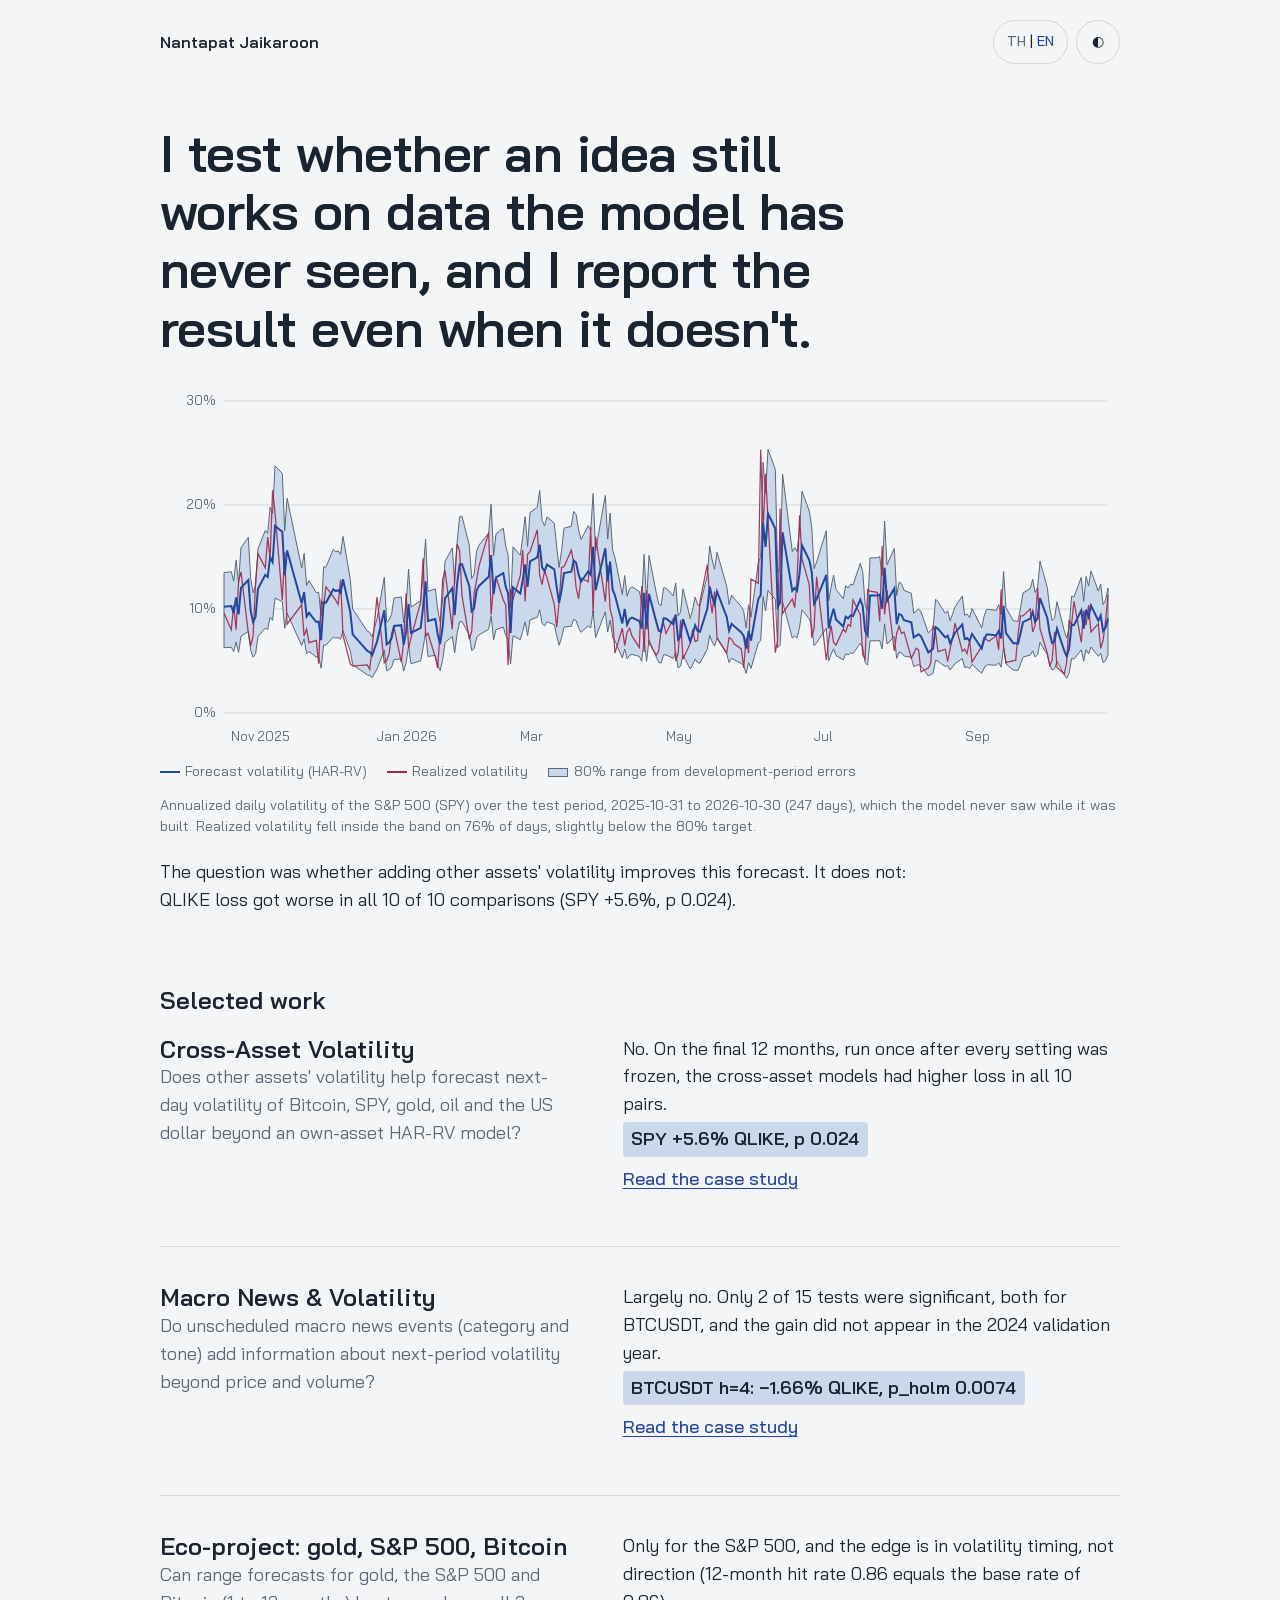
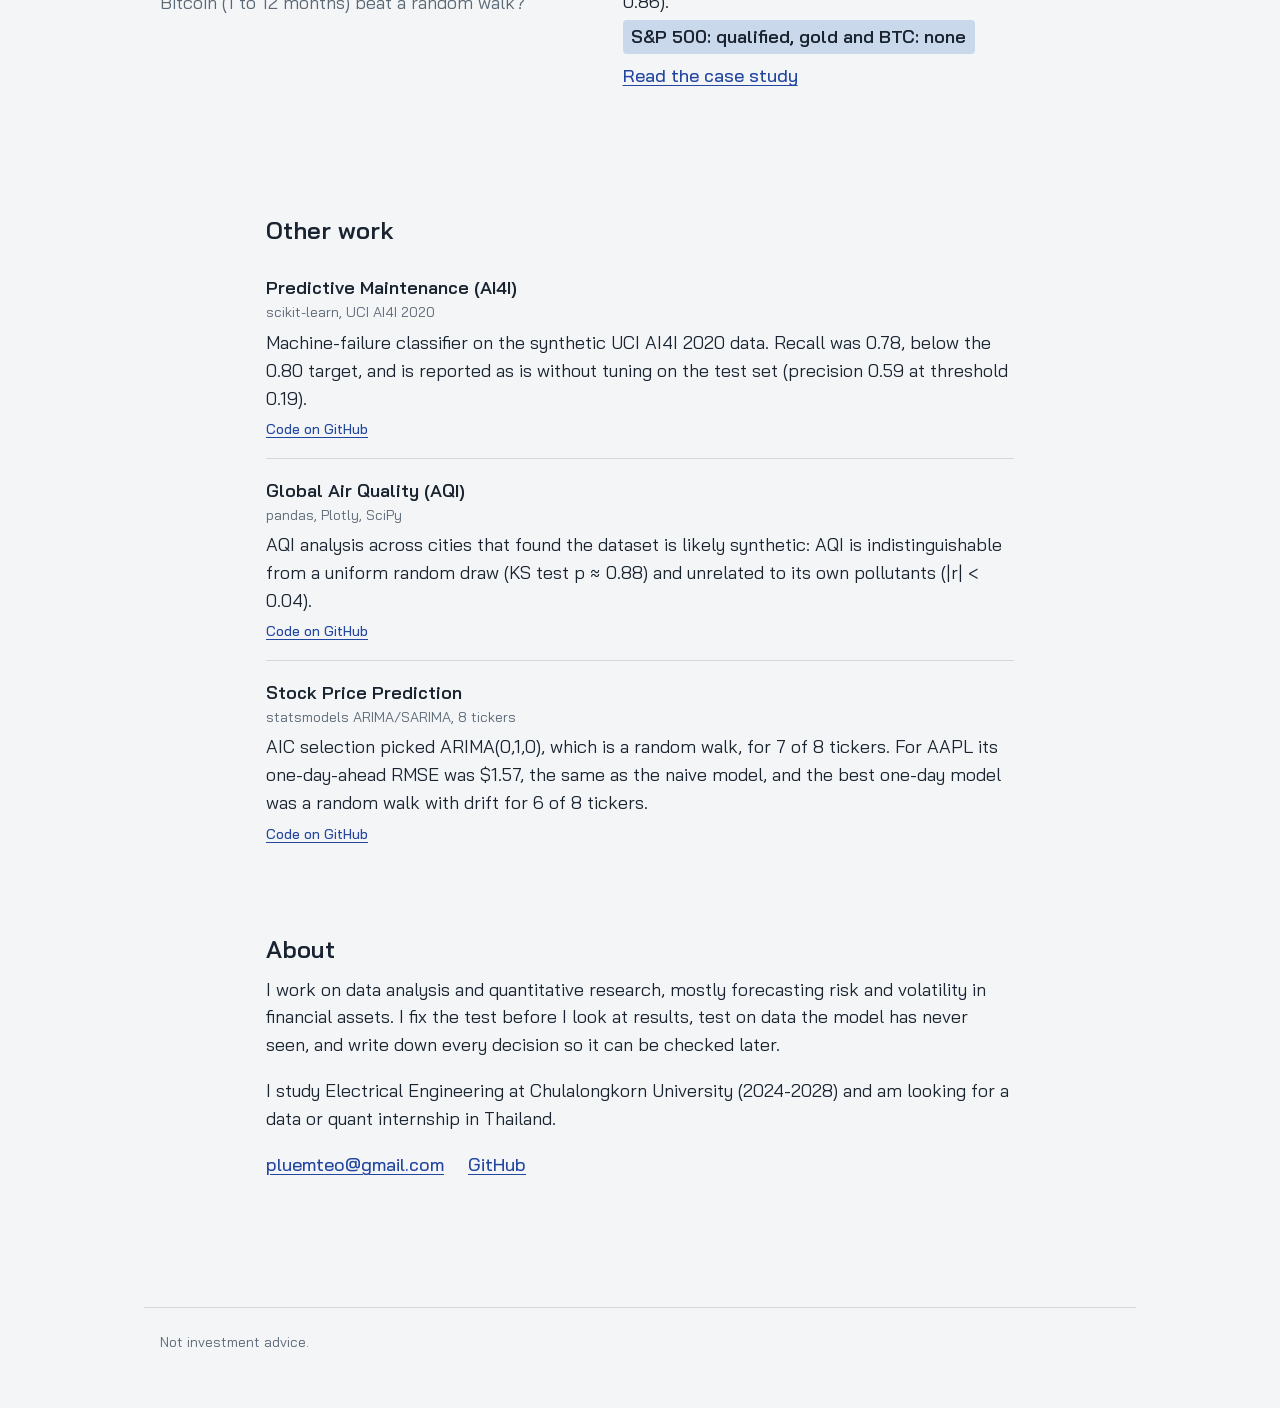
==== index.html @ 1560a997 "Publish portfolio website Co-Authored-By: Claude Opus 5.5 <noreply@anthropic.com>" ====
<!doctype html>
<html lang="en">
<head>
<meta charset="utf-8">
<meta name="viewport" content="width=device-width, initial-scale=1">
<title data-title-th="ผลงาน: พยากรณ์ ทดสอบ และรายงานผลตามจริง" data-title-en="Portfolio: forecasts, tested and reported honestly">Portfolio: forecasts, tested and reported honestly</title>
<meta name="description" content="Data and quant research portfolio: volatility forecasting, macro news, gold/S&amp;P 500/Bitcoin forecasts.">
<script>(function(){try{var s=localStorage.getItem("site-lang"),t=localStorage.getItem("site-theme")}catch(e){}var d=document.documentElement,l=(s==="th"||s==="en")?s:((navigator.language||"").toLowerCase().indexOf("th")===0?"th":"en");d.setAttribute("data-lang",l);d.setAttribute("lang",l);if(t==="light"||t==="dark")d.setAttribute("data-theme",t)})();</script>
<link rel="preconnect" href="https://fonts.googleapis.com">
<link rel="preconnect" href="https://fonts.gstatic.com" crossorigin>
<link rel="stylesheet" href="https://fonts.googleapis.com/css2?family=Bai+Jamjuree:wght@400;500;600&amp;display=swap">
<link rel="stylesheet" href="css/style.css">
<script src="js/site-config.js" defer></script>
<script src="js/main.js" defer></script>
</head>
<body>
<header class="site-header wide">
  <a class="home" href="index.html"><span lang="th" data-site="nameTh">นันทพัทธ์ ใจการุณ</span><span lang="en" data-site="nameEn">Nantapat Jaikaroon</span></a>
  <div class="controls">
    <button type="button" class="lang-toggle"><span data-l="th" class="off">TH</span> | <span data-l="en" class="on">EN</span><span class="sr-only" lang="th"> (เปลี่ยนภาษา)</span><span class="sr-only" lang="en"> (change language)</span></button>
    <button type="button" class="theme-toggle" data-label-th="ธีมมืด" data-label-en="Dark theme" aria-label="Dark theme" aria-pressed="false">◐</button>
  </div>
</header>

<main>
  <section id="intro" class="wide">
    <h1 class="hero-title" lang="th">ผมทดสอบว่าไอเดียใช้ได้จริงนอกข้อมูลที่ใช้สร้างโมเดลไหม และรายงานผลแม้มันจะใช้ไม่ได้</h1>
    <h1 class="hero-title" lang="en">I test whether an idea still works on data the model has never seen, and I report the result even when it doesn't.</h1>

    <figure class="hero-chart">
<svg viewBox="0 0 960 360" xmlns="http://www.w3.org/2000/svg" role="img" aria-label="SPY next-day volatility, HAR-RV forecast vs realized, annualized percent, 2025-10-31 to 2026-10-30. Blue line: forecast. Red line: realized. Shaded band: 80% range from development-period forecast errors." data-label-en="SPY next-day volatility, HAR-RV forecast vs realized, annualized percent, 2025-10-31 to 2026-10-30. Blue line: forecast. Red line: realized. Shaded band: 80% range from development-period forecast errors." data-label-th="ความผันผวนวันถัดไปของ SPY ค่าพยากรณ์ HAR-RV เทียบค่าจริง เป็นเปอร์เซ็นต์ต่อปี 2025-10-31 ถึง 2026-10-30 เส้นสีน้ำเงินคือค่าพยากรณ์ เส้นสีแดงคือค่าจริง แถบแรเงาคือช่วง 80% จากความคลาดเคลื่อนในช่วงพัฒนาโมเดล">
<line class="grid" x1="64" x2="948" y1="324.0" y2="324.0"/>
<text x="56" y="328.0" text-anchor="end">0%</text>
<line class="grid" x1="64" x2="948" y1="220.0" y2="220.0"/>
<text x="56" y="224.0" text-anchor="end">10%</text>
<line class="grid" x1="64" x2="948" y1="116.0" y2="116.0"/>
<text x="56" y="120.0" text-anchor="end">20%</text>
<line class="grid" x1="64" x2="948" y1="12.0" y2="12.0"/>
<text x="56" y="16.0" text-anchor="end">30%</text>
<text x="71.3" y="352" text-anchor="start">Nov 2025</text>
<text x="217.0" y="352" text-anchor="start">Jan 2026</text>
<text x="360.3" y="352" text-anchor="start">Mar</text>
<text x="506.0" y="352" text-anchor="start">May</text>
<text x="654.1" y="352" text-anchor="start">Jul</text>
<text x="804.7" y="352" text-anchor="start">Sep</text>
<path class="band" fill="var(--band)" stroke="var(--muted)" stroke-width="1" stroke-linejoin="round" vector-effect="non-scaling-stroke" d="M64.0,183.6 L71.3,182.7 L73.7,192.2 L76.1,171.3 L78.6,193.6 L81.0,158.6 L88.3,148.4 L90.7,189.3 L93.1,203.9 L95.6,196.4 L98.0,159.8 L105.3,141.4 L107.7,144.3 L110.1,118.3 L112.6,124.8 L115.0,76.8 L122.3,84.4 L124.7,141.9 L127.1,109.2 L141.7,179.1 L144.1,164.4 L146.6,196.6 L149.0,191.6 L156.3,203.7 L158.7,203.2 L161.1,227.7 L163.6,177.9 L166.0,178.1 L173.3,160.5 L175.7,162.9 L178.1,161.8 L180.6,165.4 L183.0,147.4 L190.3,190.6 L192.7,220.1 L207.3,242.1 L209.7,243.4 L212.1,247.9 L217.0,229.8 L224.3,188.3 L226.7,233.2 L229.1,230.9 L231.6,225.2 L234.0,209.0 L241.3,207.9 L243.7,233.8 L246.1,216.1 L248.6,180.1 L251.0,218.1 L260.7,211.6 L263.1,183.7 L265.6,150.1 L268.0,202.4 L275.3,199.8 L277.7,220.1 L280.1,233.0 L282.6,210.8 L285.0,172.4 L292.3,159.1 L294.7,194.6 L297.1,153.3 L299.6,127.8 L302.0,127.2 L309.3,156.3 L311.7,189.5 L314.1,185.7 L316.6,162.3 L319.0,156.0 L328.7,144.1 L331.1,115.2 L333.6,166.7 L336.0,144.9 L343.3,139.1 L345.7,157.0 L348.1,166.0 L350.6,218.3 L353.0,157.9 L360.3,166.2 L362.7,148.5 L365.1,127.7 L367.6,157.4 L370.0,123.6 L377.3,118.2 L379.7,101.5 L382.1,131.6 L384.6,136.8 L387.0,127.9 L394.3,134.1 L396.7,157.9 L399.1,178.5 L401.6,161.5 L404.0,139.2 L411.3,137.3 L413.7,122.4 L416.1,125.5 L418.6,140.8 L421.0,150.5 L428.3,136.6 L430.7,141.4 L433.1,104.5 L435.6,161.7 L445.3,106.4 L447.7,150.1 L450.1,124.1 L452.6,160.6 L455.0,168.9 L462.3,205.6 L464.7,186.5 L467.1,207.3 L469.6,199.8 L472.0,197.9 L479.3,202.4 L481.7,212.8 L484.1,165.4 L486.6,213.1 L489.0,166.6 L496.3,203.8 L498.7,215.0 L501.1,216.6 L503.6,198.8 L506.0,199.1 L513.3,206.7 L515.7,193.9 L518.1,227.0 L520.6,223.0 L523.0,199.9 L530.3,229.5 L532.7,220.3 L535.1,208.1 L537.6,215.6 L540.0,216.7 L547.3,186.4 L549.7,156.9 L552.1,170.9 L554.6,180.2 L557.0,163.3 L566.7,197.0 L569.1,215.4 L571.6,206.1 L574.0,209.2 L581.3,217.5 L583.7,222.3 L586.1,238.8 L588.6,215.8 L591.0,228.2 L598.3,173.5 L600.7,168.3 L603.1,73.4 L605.6,104.6 L608.0,60.3 L615.3,80.3 L617.7,183.8 L620.1,178.2 L622.6,85.2 L632.3,162.6 L634.7,158.7 L637.1,162.5 L639.6,139.2 L642.0,102.2 L649.3,122.0 L651.7,137.6 L654.1,179.6 L656.6,173.1 L666.3,141.7 L668.7,211.9 L671.1,197.9 L673.6,186.1 L676.0,200.4 L683.3,209.7 L685.7,196.6 L688.1,199.0 L690.6,195.1 L693.0,196.0 L700.3,174.3 L702.7,182.6 L705.1,215.6 L707.6,221.3 L710.0,168.9 L717.3,168.7 L719.7,167.6 L722.1,186.4 L724.6,132.2 L727.0,175.9 L734.3,159.3 L736.7,206.6 L739.1,193.1 L741.6,194.8 L744.0,201.4 L751.3,204.2 L753.7,224.2 L756.1,222.1 L758.6,219.9 L761.0,222.7 L768.3,243.9 L770.7,241.6 L773.1,238.9 L775.6,210.3 L778.0,212.7 L785.3,224.3 L787.7,221.8 L790.1,231.7 L792.6,224.9 L795.0,217.9 L802.3,207.0 L804.7,226.3 L807.1,224.9 L809.6,228.7 L812.0,219.5 L821.7,238.9 L824.1,227.2 L826.6,220.4 L829.0,220.4 L836.3,221.4 L838.7,215.7 L841.1,225.5 L843.6,182.5 L846.0,218.6 L853.3,231.8 L855.7,231.9 L858.1,232.4 L860.6,218.4 L863.0,204.0 L870.3,199.3 L872.7,190.3 L875.1,203.5 L877.6,198.9 L880.0,172.3 L887.3,198.5 L889.7,219.1 L892.1,231.5 L894.6,228.9 L897.0,212.7 L904.3,242.0 L906.7,249.1 L909.1,239.0 L911.6,207.0 L914.0,207.8 L921.3,188.3 L923.7,212.6 L926.1,187.5 L928.6,197.0 L931.0,182.0 L938.3,202.0 L940.7,195.1 L943.1,215.7 L945.6,211.0 L948.0,199.1 L948.0,266.0 L945.6,271.5 L943.1,273.7 L940.7,264.1 L938.3,267.3 L931.0,258.0 L928.6,264.9 L926.1,260.6 L923.7,272.2 L921.3,260.9 L914.0,270.0 L911.6,269.6 L909.1,284.5 L906.7,289.2 L904.3,285.9 L897.0,272.2 L894.6,279.8 L892.1,281.0 L889.7,275.2 L887.3,265.7 L880.0,253.5 L877.6,265.8 L875.1,268.0 L872.7,261.8 L870.3,266.0 L863.0,268.2 L860.6,274.9 L858.1,281.4 L855.7,281.2 L853.3,281.1 L846.0,275.0 L843.6,258.2 L841.1,278.2 L838.7,273.6 L836.3,276.3 L829.0,275.8 L826.6,275.8 L824.1,279.0 L821.7,284.4 L812.0,275.4 L809.6,279.7 L807.1,277.9 L804.7,278.6 L802.3,269.6 L795.0,274.7 L792.6,277.9 L790.1,281.1 L787.7,276.5 L785.3,277.6 L778.0,272.3 L775.6,271.2 L773.1,284.4 L770.7,285.7 L768.3,286.8 L761.0,276.9 L758.6,275.6 L756.1,276.6 L753.7,277.6 L751.3,268.3 L744.0,267.0 L741.6,263.9 L739.1,263.2 L736.7,269.4 L734.3,247.4 L727.0,255.1 L724.6,234.8 L722.1,260.0 L719.7,251.3 L717.3,251.8 L710.0,251.9 L707.6,276.2 L705.1,273.6 L702.7,258.2 L700.3,254.4 L693.0,264.5 L690.6,264.0 L688.1,265.9 L685.7,264.8 L683.3,270.9 L676.0,266.5 L673.6,259.9 L671.1,265.4 L668.7,271.9 L666.3,239.2 L656.6,253.8 L654.1,256.8 L651.7,237.3 L649.3,230.1 L642.0,220.9 L639.6,238.1 L637.1,248.9 L634.7,247.1 L632.3,249.0 L622.6,213.0 L620.1,256.2 L617.7,258.8 L615.3,210.7 L608.0,201.4 L605.6,222.0 L603.1,207.5 L600.7,251.6 L598.3,254.0 L591.0,279.4 L588.6,273.7 L586.1,284.4 L583.7,276.7 L581.3,274.5 L574.0,270.6 L571.6,269.2 L569.1,273.5 L566.7,264.9 L557.0,249.3 L554.6,257.1 L552.1,252.8 L549.7,246.3 L547.3,260.0 L540.0,274.1 L537.6,273.6 L535.1,270.1 L532.7,275.8 L530.3,280.1 L523.0,266.3 L520.6,277.1 L518.1,278.9 L515.7,263.5 L513.3,269.5 L506.0,265.9 L503.6,265.8 L501.1,274.1 L498.7,273.3 L496.3,268.1 L489.0,250.8 L486.6,272.4 L484.1,250.2 L481.7,272.3 L479.3,267.4 L472.0,265.4 L469.6,266.3 L467.1,269.7 L464.7,260.1 L462.3,268.9 L455.0,251.9 L452.6,248.0 L450.1,231.0 L447.7,243.1 L445.3,222.8 L435.6,248.5 L433.1,221.9 L430.7,239.1 L428.3,236.9 L421.0,243.3 L418.6,238.8 L416.1,231.7 L413.7,230.3 L411.3,237.2 L404.0,238.1 L401.6,248.4 L399.1,256.3 L396.7,246.8 L394.3,235.7 L387.0,232.8 L384.6,237.0 L382.1,234.6 L379.7,220.6 L377.3,228.3 L370.0,230.8 L367.6,246.5 L365.1,232.8 L362.7,242.4 L360.3,250.7 L353.0,246.8 L350.6,274.9 L348.1,250.5 L345.7,246.4 L343.3,238.0 L336.0,240.7 L333.6,250.9 L331.1,226.9 L328.7,240.3 L319.0,245.9 L316.6,248.8 L314.1,259.7 L311.7,261.5 L309.3,246.0 L302.0,232.5 L299.6,232.8 L297.1,244.6 L294.7,263.8 L292.3,247.3 L285.0,253.5 L282.6,271.4 L280.1,281.7 L277.7,275.7 L275.3,266.3 L268.0,267.5 L265.6,243.1 L263.1,258.8 L260.7,271.7 L251.0,274.8 L248.6,257.1 L246.1,273.8 L243.7,282.1 L241.3,270.0 L234.0,270.5 L231.6,278.1 L229.1,280.7 L226.7,281.8 L224.3,260.9 L217.0,280.2 L212.1,288.6 L209.7,286.5 L207.3,285.9 L192.7,275.7 L190.3,262.0 L183.0,241.9 L180.6,250.3 L178.1,248.6 L175.7,249.1 L173.3,248.0 L166.0,256.2 L163.6,256.1 L161.1,279.2 L158.7,267.8 L156.3,268.1 L149.0,262.5 L146.6,264.8 L144.1,249.8 L141.7,256.6 L127.1,224.1 L124.7,239.3 L122.3,212.6 L115.0,209.1 L112.6,231.4 L110.1,228.4 L107.7,240.4 L105.3,239.1 L98.0,247.6 L95.6,264.7 L93.1,268.2 L90.7,261.4 L88.3,242.4 L81.0,247.1 L78.6,263.4 L76.1,253.0 L73.7,262.7 L71.3,258.3 L64.0,258.7 Z"/>
<path class="line-draw realized" style="--len: 6836" fill="none" stroke="var(--realized)" d="M64.0,224.1 L71.3,240.9 L73.7,216.0 L76.1,240.6 L78.6,192.0 L81.0,182.9 L88.3,243.7 L90.7,256.9 L93.1,247.2 L95.6,192.5 L98.0,164.7 L105.3,178.9 L107.7,148.1 L110.1,169.2 L112.6,101.2 L115.0,123.5 L122.3,210.9 L124.7,163.3 L127.1,235.2 L141.7,215.8 L144.1,247.1 L146.6,240.0 L149.0,253.6 L156.3,251.4 L158.7,274.6 L161.1,211.8 L163.6,216.6 L166.0,197.9 L173.3,207.6 L175.7,211.2 L178.1,215.5 L180.6,190.9 L183.0,246.5 L190.3,275.0 L192.7,277.2 L207.3,275.9 L209.7,280.5 L212.1,259.4 L217.0,208.0 L224.3,273.8 L226.7,271.3 L229.1,265.0 L231.6,244.8 L234.0,237.9 L241.3,273.3 L243.7,251.7 L246.1,204.6 L248.6,259.4 L251.0,248.9 L260.7,213.0 L263.1,169.2 L265.6,246.7 L268.0,244.2 L275.3,268.4 L277.7,279.2 L280.1,241.9 L282.6,190.7 L285.0,181.3 L292.3,240.4 L294.7,186.7 L297.1,155.3 L299.6,161.4 L302.0,206.7 L309.3,250.1 L311.7,242.5 L314.1,204.8 L316.6,191.0 L319.0,177.0 L328.7,143.3 L331.1,225.8 L333.6,196.4 L336.0,188.2 L343.3,210.9 L345.7,215.9 L348.1,276.2 L350.6,200.0 L353.0,210.4 L360.3,186.6 L362.7,161.0 L365.1,212.5 L367.6,165.3 L370.0,162.6 L377.3,140.7 L379.7,186.5 L382.1,195.6 L384.6,181.5 L387.0,188.9 L394.3,215.5 L396.7,238.2 L399.1,213.3 L401.6,178.3 L404.0,177.8 L411.3,161.2 L413.7,173.6 L416.1,198.6 L418.6,209.7 L421.0,189.1 L428.3,192.7 L430.7,138.3 L433.1,224.2 L435.6,147.5 L445.3,212.6 L447.7,175.9 L450.1,220.1 L452.6,229.6 L455.0,264.1 L462.3,239.2 L464.7,256.4 L467.1,243.5 L469.6,239.3 L472.0,247.2 L479.3,258.4 L481.7,197.1 L484.1,262.9 L486.6,201.4 L489.0,253.8 L496.3,266.2 L498.7,262.0 L501.1,239.9 L503.6,234.2 L506.0,244.5 L513.3,229.7 L515.7,272.0 L518.1,264.8 L520.6,231.1 L523.0,269.9 L530.3,254.4 L532.7,240.3 L535.1,252.6 L537.6,251.5 L540.0,212.3 L547.3,175.7 L549.7,206.5 L552.1,224.2 L554.6,202.2 L557.0,248.5 L566.7,264.0 L569.1,248.5 L571.6,250.3 L574.0,254.8 L581.3,259.9 L583.7,279.0 L586.1,248.7 L588.6,264.2 L591.0,190.0 L598.3,194.4 L600.7,60.5 L603.1,141.5 L605.6,84.8 L608.0,130.4 L615.3,263.6 L617.7,250.6 L620.1,119.4 L622.6,224.4 L632.3,210.0 L634.7,218.6 L637.1,189.4 L639.6,126.2 L642.0,169.8 L649.3,195.9 L651.7,248.7 L654.1,238.8 L656.6,187.8 L666.3,270.9 L668.7,250.7 L671.1,236.7 L673.6,253.4 L676.0,256.1 L683.3,240.0 L685.7,243.2 L688.1,235.5 L690.6,237.3 L693.0,210.7 L700.3,225.6 L702.7,265.7 L705.1,269.9 L707.6,200.6 L710.0,202.2 L717.3,203.4 L719.7,232.5 L722.1,157.0 L724.6,225.4 L727.0,201.3 L734.3,262.0 L736.7,244.2 L739.1,237.2 L741.6,244.6 L744.0,242.9 L751.3,268.8 L753.7,264.6 L756.1,259.1 L758.6,260.9 L761.0,282.8 L768.3,279.1 L770.7,274.3 L773.1,236.7 L775.6,243.9 L778.0,262.6 L785.3,260.2 L787.7,272.3 L790.1,260.1 L792.6,248.9 L795.0,234.0 L802.3,262.4 L804.7,260.0 L807.1,264.7 L809.6,251.2 L812.0,273.2 L821.7,257.4 L824.1,248.5 L826.6,250.7 L829.0,252.2 L836.3,246.8 L838.7,260.8 L841.1,200.6 L843.6,258.2 L846.0,273.6 L853.3,271.7 L855.7,271.4 L858.1,244.2 L860.6,226.9 L863.0,226.9 L870.3,219.8 L872.7,243.0 L875.1,236.9 L877.6,199.0 L880.0,240.0 L887.3,264.1 L889.7,276.6 L892.1,271.5 L894.6,242.8 L897.0,278.5 L904.3,285.0 L906.7,273.0 L909.1,231.7 L911.6,235.0 L914.0,212.4 L921.3,253.3 L923.7,221.5 L926.1,236.2 L928.6,216.0 L931.0,243.0 L938.3,234.7 L940.7,259.4 L943.1,251.3 L945.6,231.7 L948.0,206.0"/>
<path class="line-draw forecast" style="--len: 3924" fill="none" stroke="var(--cobalt)" d="M64.0,217.7 L71.3,217.0 L73.7,224.3 L76.1,208.4 L78.6,225.3 L81.0,198.8 L88.3,191.1 L90.7,222.1 L93.1,233.1 L95.6,227.5 L98.0,199.7 L105.3,185.8 L107.7,188.0 L110.1,168.4 L112.6,173.2 L115.0,136.9 L122.3,142.7 L124.7,186.2 L127.1,161.4 L141.7,214.3 L144.1,203.2 L146.6,227.6 L149.0,223.8 L156.3,233.0 L158.7,232.6 L161.1,251.1 L163.6,213.4 L166.0,213.6 L173.3,200.3 L175.7,202.1 L178.1,201.2 L180.6,204.0 L183.0,190.3 L190.3,223.1 L192.7,245.3 L207.3,262.0 L209.7,263.0 L212.1,266.4 L217.0,252.7 L224.3,221.3 L226.7,255.3 L229.1,253.6 L231.6,249.2 L234.0,237.0 L241.3,236.2 L243.7,255.7 L246.1,242.4 L248.6,215.1 L251.0,243.9 L260.7,238.9 L263.1,217.8 L265.6,192.4 L268.0,232.0 L275.3,230.0 L277.7,245.4 L280.1,255.1 L282.6,238.3 L285.0,209.3 L292.3,199.2 L294.7,226.1 L297.1,194.8 L299.6,175.5 L302.0,175.1 L309.3,197.1 L311.7,222.2 L314.1,219.3 L316.6,201.6 L319.0,196.9 L328.7,187.8 L331.1,166.0 L333.6,205.0 L336.0,188.5 L343.3,184.1 L345.7,197.7 L348.1,204.4 L350.6,244.0 L353.0,198.3 L360.3,204.6 L362.7,191.2 L365.1,175.5 L367.6,197.9 L370.0,172.4 L377.3,168.3 L379.7,155.6 L382.1,178.4 L384.6,182.3 L387.0,175.6 L394.3,180.3 L396.7,198.3 L399.1,213.9 L401.6,201.0 L404.0,184.1 L411.3,182.7 L413.7,171.4 L416.1,173.7 L418.6,185.4 L421.0,192.7 L428.3,182.2 L430.7,185.8 L433.1,157.9 L435.6,201.2 L445.3,159.3 L447.7,192.4 L450.1,172.7 L452.6,200.4 L455.0,206.6 L462.3,234.4 L464.7,220.0 L467.1,235.7 L469.6,230.0 L472.0,228.6 L479.3,232.0 L481.7,239.8 L484.1,203.9 L486.6,240.1 L489.0,204.9 L496.3,233.0 L498.7,241.5 L501.1,242.7 L503.6,229.3 L506.0,229.5 L513.3,235.2 L515.7,225.6 L518.1,250.6 L520.6,247.6 L523.0,230.1 L530.3,252.5 L532.7,245.5 L535.1,236.3 L537.6,242.0 L540.0,242.8 L547.3,219.9 L549.7,197.5 L552.1,208.2 L554.6,215.2 L557.0,202.4 L566.7,227.9 L569.1,241.8 L571.6,234.8 L574.0,237.1 L581.3,243.4 L583.7,247.0 L586.1,259.5 L588.6,242.1 L591.0,251.5 L598.3,210.1 L600.7,206.1 L603.1,134.4 L605.6,157.9 L608.0,124.5 L615.3,139.6 L617.7,217.9 L620.1,213.6 L622.6,143.3 L632.3,201.9 L634.7,198.9 L637.1,201.8 L639.6,184.1 L642.0,156.2 L649.3,171.2 L651.7,182.9 L654.1,214.7 L656.6,209.8 L666.3,186.0 L668.7,239.2 L671.1,228.6 L673.6,219.7 L676.0,230.4 L683.3,237.5 L685.7,227.6 L688.1,229.4 L690.6,226.4 L693.0,227.1 L700.3,210.7 L702.7,217.0 L705.1,241.9 L707.6,246.3 L710.0,206.6 L717.3,206.5 L719.7,205.6 L722.1,219.8 L724.6,178.8 L727.0,211.9 L734.3,199.4 L736.7,235.2 L739.1,225.0 L741.6,226.2 L744.0,231.2 L751.3,233.3 L753.7,248.5 L756.1,246.9 L758.6,245.2 L761.0,247.4 L768.3,263.4 L770.7,261.6 L773.1,259.6 L775.6,238.0 L778.0,239.8 L785.3,248.5 L787.7,246.7 L790.1,254.2 L792.6,249.0 L795.0,243.7 L802.3,235.4 L804.7,250.1 L807.1,249.0 L809.6,251.9 L812.0,244.9 L821.7,259.6 L824.1,250.7 L826.6,245.6 L829.0,245.6 L836.3,246.3 L838.7,242.0 L841.1,249.5 L843.6,216.9 L846.0,244.2 L853.3,254.2 L855.7,254.3 L858.1,254.7 L860.6,244.1 L863.0,233.2 L870.3,229.6 L872.7,222.8 L875.1,232.8 L877.6,229.3 L880.0,209.2 L887.3,229.0 L889.7,244.6 L892.1,254.0 L894.6,252.0 L897.0,239.7 L904.3,261.9 L906.7,267.3 L909.1,259.7 L911.6,235.5 L914.0,236.1 L921.3,221.3 L923.7,239.7 L926.1,220.7 L928.6,227.9 L931.0,216.5 L938.3,231.6 L940.7,226.5 L943.1,242.1 L945.6,238.5 L948.0,229.5"/>
</svg>
      <ul class="legend">
        <li><span class="key key-forecast" aria-hidden="true"></span><span lang="th">volatility ที่พยากรณ์ (HAR-RV)</span><span lang="en">Forecast volatility (HAR-RV)</span></li>
        <li><span class="key key-realized" aria-hidden="true"></span><span lang="th">volatility ที่เกิดจริง</span><span lang="en">Realized volatility</span></li>
        <li><span class="key key-band" aria-hidden="true"></span><span lang="th">ช่วง 80% จาก error ในช่วง development</span><span lang="en">80% range from development-period errors</span></li>
      </ul>
      <figcaption>
        <span lang="th">S&amp;P 500 (SPY) volatility รายวันแบบ annualized ช่วง test ตั้งแต่ 2025-10-31 ถึง 2026-10-30 (247 วัน) ซึ่งโมเดลไม่เคยเห็นตอนสร้าง ค่าจริงอยู่ในแถบ 76% ของวัน ต่ำกว่า 80% ที่ตั้งไว้เล็กน้อย</span>
        <span lang="en">Annualized daily volatility of the S&amp;P 500 (SPY) over the test period, 2025-10-31 to 2026-10-30 (247 days), which the model never saw while it was built. Realized volatility fell inside the band on 76% of days, slightly below the 80% target.</span>
      </figcaption>
    </figure>

    <p class="result-line" lang="th">คำถามคือ ถ้าเพิ่มข้อมูล volatility ของสินทรัพย์อื่นเข้าไป การพยากรณ์จะดีขึ้นไหม ผลคือไม่ดีขึ้น ค่า QLIKE แย่ลงทั้ง 10 จาก 10 การเปรียบเทียบ (SPY +5.6%, p 0.024)</p>
    <p class="result-line" lang="en">The question was whether adding other assets' volatility improves this forecast. It does not: QLIKE loss got worse in all 10 of 10 comparisons (SPY +5.6%, p 0.024).</p>
  </section>

  <section id="featured" class="wide" aria-labelledby="featured-h">
    <h2 id="featured-h"><span lang="th">งานเด่น</span><span lang="en">Selected work</span></h2>

    <article class="project-row">
      <div class="side-q">
        <h3><span lang="th">Cross-Asset Volatility</span><span lang="en">Cross-Asset Volatility</span></h3>
        <p class="q" lang="th">volatility ของสินทรัพย์อื่นช่วยพยากรณ์ volatility วันถัดไปของ Bitcoin, SPY, ทอง, น้ำมัน และดอลลาร์ ได้ดีกว่าโมเดล HAR-RV ที่ใช้แค่ข้อมูลของตัวเองไหม</p>
        <p class="q" lang="en">Does other assets' volatility help forecast next-day volatility of Bitcoin, SPY, gold, oil and the US dollar beyond an own-asset HAR-RV model?</p>
      </div>
      <div class="side-a">
        <p class="a" lang="th">ไม่ช่วย เมื่อทดสอบครั้งเดียวกับ 12 เดือนสุดท้ายหลังล็อกทุกค่าแล้ว โมเดลที่เพิ่มข้อมูลข้ามสินทรัพย์มี loss สูงกว่าทั้ง 10 คู่</p>
        <p class="a" lang="en">No. On the final 12 months, run once after every setting was frozen, the cross-asset models had higher loss in all 10 pairs.</p>
        <span class="figure-num" lang="th">SPY +5.6% QLIKE, p 0.024</span>
        <span class="figure-num" lang="en">SPY +5.6% QLIKE, p 0.024</span>
        <p><a class="more" href="projects/volatility.html"><span lang="th">อ่าน case study</span><span lang="en">Read the case study</span></a></p>
      </div>
    </article>

    <article class="project-row">
      <div class="side-q">
        <h3><span lang="th">Macro News &amp; Volatility</span><span lang="en">Macro News &amp; Volatility</span></h3>
        <p class="q" lang="th">ข่าวเศรษฐกิจมหภาคที่ไม่ได้นัดเวลาไว้ (หมวดข่าวและโทนข่าว) ช่วยพยากรณ์ volatility รายชั่วโมงได้มากกว่าข้อมูลราคาและ volume ไหม</p>
        <p class="q" lang="en">Do unscheduled macro news events (category and tone) add information about next-period volatility beyond price and volume?</p>
      </div>
      <div class="side-a">
        <p class="a" lang="th">แทบไม่ช่วย มีนัยสำคัญแค่ 2 จาก 15 การทดสอบ ทั้งคู่เป็น BTCUSDT และผลนี้ไม่เกิดซ้ำในข้อมูลปี 2024</p>
        <p class="a" lang="en">Largely no. Only 2 of 15 tests were significant, both for BTCUSDT, and the gain did not appear in the 2024 validation year.</p>
        <span class="figure-num" lang="th">BTCUSDT h=4: −1.66% QLIKE, p_holm 0.0074</span>
        <span class="figure-num" lang="en">BTCUSDT h=4: −1.66% QLIKE, p_holm 0.0074</span>
        <p><a class="more" href="projects/macro-news.html"><span lang="th">อ่าน case study</span><span lang="en">Read the case study</span></a></p>
      </div>
    </article>

    <article class="project-row">
      <div class="side-q">
        <h3><span lang="th">Eco-project: ทองคำ, S&amp;P 500, Bitcoin</span><span lang="en">Eco-project: gold, S&amp;P 500, Bitcoin</span></h3>
        <p class="q" lang="th">พยากรณ์ราคาทอง, S&amp;P 500 และ Bitcoin เป็นช่วง (1 ถึง 12 เดือน) ได้ดีกว่า random walk ไหม</p>
        <p class="q" lang="en">Can range forecasts for gold, the S&amp;P 500 and Bitcoin (1 to 12 months) beat a random walk?</p>
      </div>
      <div class="side-a">
        <p class="a" lang="th">ได้เฉพาะ S&amp;P 500 และได้เปรียบเรื่องความกว้างของช่วงตามจังหวะ volatility ไม่ใช่ทิศทาง (hit rate ที่ 12 เดือน 0.86 เท่ากับสัดส่วนที่ตลาดขึ้นจริง 0.86)</p>
        <p class="a" lang="en">Only for the S&amp;P 500, and the edge is in volatility timing, not direction (12-month hit rate 0.86 equals the base rate of 0.86).</p>
        <span class="figure-num" lang="th">S&amp;P 500: qualified, ทองและ BTC: none</span>
        <span class="figure-num" lang="en">S&amp;P 500: qualified, gold and BTC: none</span>
        <p><a class="more" href="projects/eco-project.html"><span lang="th">อ่าน case study</span><span lang="en">Read the case study</span></a></p>
      </div>
    </article>
  </section>

  <section id="other" class="wrap" aria-labelledby="other-h">
    <h2 id="other-h"><span lang="th">งานอื่น</span><span lang="en">Other work</span></h2>
    <ul class="other-list">
      <li>
        <span class="name"><span lang="th">Predictive Maintenance (AI4I)</span><span lang="en">Predictive Maintenance (AI4I)</span></span>
        <span class="tools">scikit-learn, UCI AI4I 2020</span>
        <span lang="th">จำแนกเครื่องจักรที่จะเสียจากข้อมูลสังเคราะห์ UCI AI4I 2020 ได้ recall 0.78 ต่ำกว่าเป้า 0.80 และรายงานตามนั้นโดยไม่จูนด้วย test set (precision 0.59 ที่ threshold 0.19)</span>
        <span lang="en">Machine-failure classifier on the synthetic UCI AI4I 2020 data. Recall was 0.78, below the 0.80 target, and is reported as is without tuning on the test set (precision 0.59 at threshold 0.19).</span>
        <a class="code" href="https://github.com/Nantapatpluem/portfolio-projects/tree/main/predictive-maintenance-ai4i"><span lang="th">ดูโค้ดบน GitHub</span><span lang="en">Code on GitHub</span></a>
      </li>
      <li>
        <span class="name"><span lang="th">Global Air Quality (AQI)</span><span lang="en">Global Air Quality (AQI)</span></span>
        <span class="tools">pandas, Plotly, SciPy</span>
        <span lang="th">วิเคราะห์ AQI ของหลายเมือง แล้วพบว่า dataset น่าจะเป็นข้อมูลสังเคราะห์: AQI แยกไม่ออกจากการสุ่มแบบ uniform (KS test p ≈ 0.88) และไม่สัมพันธ์กับสารมลพิษของตัวเอง (|r| &lt; 0.04)</span>
        <span lang="en">AQI analysis across cities that found the dataset is likely synthetic: AQI is indistinguishable from a uniform random draw (KS test p ≈ 0.88) and unrelated to its own pollutants (|r| &lt; 0.04).</span>
        <a class="code" href="https://github.com/Nantapatpluem/portfolio-projects/tree/main/global-air-quality"><span lang="th">ดูโค้ดบน GitHub</span><span lang="en">Code on GitHub</span></a>
      </li>
      <li>
        <span class="name"><span lang="th">Stock Price Prediction</span><span lang="en">Stock Price Prediction</span></span>
        <span class="tools">statsmodels ARIMA/SARIMA, 8 tickers</span>
        <span lang="th">การเลือกโมเดลด้วย AIC ได้ ARIMA(0,1,0) ซึ่งก็คือ random walk ใน 7 จาก 8 tickers สำหรับ AAPL RMSE หนึ่งวันข้างหน้า $1.57 เท่ากับโมเดล naive และโมเดลหนึ่งวันที่ดีที่สุดคือ random walk ที่มี drift ใน 6 จาก 8 tickers</span>
        <span lang="en">AIC selection picked ARIMA(0,1,0), which is a random walk, for 7 of 8 tickers. For AAPL its one-day-ahead RMSE was $1.57, the same as the naive model, and the best one-day model was a random walk with drift for 6 of 8 tickers.</span>
        <a class="code" href="https://github.com/Nantapatpluem/portfolio-projects/tree/main/stock-price-prediction"><span lang="th">ดูโค้ดบน GitHub</span><span lang="en">Code on GitHub</span></a>
      </li>
    </ul>
  </section>

  <section id="about" class="wrap" aria-labelledby="about-h">
    <h2 id="about-h"><span lang="th">เกี่ยวกับผม</span><span lang="en">About</span></h2>
    <p lang="th">ผมทำงานวิเคราะห์ข้อมูลและวิจัยเชิงปริมาณ ส่วนใหญ่เป็นการพยากรณ์ความเสี่ยงและ volatility ของสินทรัพย์การเงิน ผมล็อกวิธีทดสอบไว้ก่อนดูผล ทดสอบกับข้อมูลที่โมเดลไม่เคยเห็น และเขียนทุกการตัดสินใจไว้ให้ตรวจย้อนได้</p>
    <p lang="en">I work on data analysis and quantitative research, mostly forecasting risk and volatility in financial assets. I fix the test before I look at results, test on data the model has never seen, and write down every decision so it can be checked later.</p>
    <p lang="th">กำลังเรียนวิศวกรรมไฟฟ้า คณะวิศวกรรมศาสตร์ จุฬาลงกรณ์มหาวิทยาลัย (2024-2028) และกำลังหาที่ฝึกงานด้าน data หรือ quant ในประเทศไทย</p>
    <p lang="en">I study Electrical Engineering at Chulalongkorn University (2024-2028) and am looking for a data or quant internship in Thailand.</p>
    <ul class="contact">
      <li><a data-site="email" href="mailto:pluemteo@gmail.com">pluemteo@gmail.com</a></li>
      <li hidden><a data-site="github" data-keep-text>GitHub</a></li>
      <li hidden><a data-site="linkedin" data-keep-text>LinkedIn</a></li>
    </ul>
  </section>
</main>

<footer class="site-footer wide">
  <p lang="th">ไม่ใช่คำแนะนำการลงทุน</p>
  <p lang="en">Not investment advice.</p>
</footer>
</body>
</html>
---- css/style.css ----
/* Tokens ------------------------------------------------------------- */
:root {
  --paper: #F3F5F7;
  --ink: #1A2430;
  --muted: #5B6875;
  --band: #C9D8EA;
  --cobalt: #2346A0;
  --realized: #A3244A;
  --rule: rgba(26, 36, 48, 0.14);
  color-scheme: light;

  --fs-sm: 0.875rem;
  --fs-base: 1rem;
  --fs-md: 1.125rem;
  --fs-lg: 1.5rem;
  --fs-xl: 2.25rem;
  --fs-hero: 3.25rem;

  --font: "Bai Jamjuree", system-ui, "Leelawadee UI", "Noto Sans Thai", sans-serif;
  --gutter: 16px;
}

@media (prefers-color-scheme: dark) {
  :root:not([data-theme="light"]) {
    --paper: #0F1620;
    --ink: #DDE4EC;
    --muted: #8A97A5;
    --band: #24364F;
    --cobalt: #7FA2E8;
    --realized: #E07A98;
    --rule: rgba(221, 228, 236, 0.14);
    color-scheme: dark;
  }
}

:root[data-theme="dark"] {
  --paper: #0F1620;
  --ink: #DDE4EC;
  --muted: #8A97A5;
  --band: #24364F;
  --cobalt: #7FA2E8;
  --realized: #E07A98;
  --rule: rgba(221, 228, 236, 0.14);
  color-scheme: dark;
}

/* Language switching: hide the language not chosen. No JS = both show. */
html[data-lang="th"] [lang="en"],
html[data-lang="en"] [lang="th"] {
  display: none !important;
}

/* Base ---------------------------------------------------------------- */
*,
*::before,
*::after { box-sizing: border-box; }

html { -webkit-text-size-adjust: 100%; }

body {
  margin: 0;
  background: var(--paper);
  color: var(--ink);
  font-family: var(--font);
  font-size: var(--fs-md);
  font-weight: 400;
  line-height: 1.55;
  font-variant-numeric: tabular-nums;
}

:lang(th) { line-height: 1.7; }

p, li, h1, h2, h3, td, th, figcaption { overflow-wrap: anywhere; }

h1, h2, h3 {
  font-weight: 600;
  line-height: 1.2;
  margin: 0 0 0.5em;
}
h1:lang(th), h2:lang(th), h3:lang(th) { line-height: 1.4; }

h1 { font-size: var(--fs-xl); }
h2 { font-size: var(--fs-lg); margin-top: 2.5rem; }
h3 { font-size: var(--fs-md); font-weight: 600; }

p { margin: 0 0 1em; }

a { color: var(--cobalt); text-underline-offset: 0.18em; text-decoration-thickness: 1px; }
a:hover { text-decoration-thickness: 2px; }

:focus-visible {
  outline: 2px solid var(--cobalt);
  outline-offset: 3px;
  border-radius: 2px;
}

img, svg { max-width: 100%; height: auto; display: block; }

code { font-family: inherit; font-size: 1em; font-weight: 500; }

/* visible to screen readers only */
.sr-only {
  position: absolute;
  width: 1px;
  height: 1px;
  margin: -1px;
  padding: 0;
  overflow: hidden;
  clip: rect(0 0 0 0);
  white-space: nowrap;
  border: 0;
}

/* Layout -------------------------------------------------------------- */
.wrap,
.wide {
  width: 100%;
  margin-inline: auto;
  padding-inline: var(--gutter);
}
.wrap { max-width: calc(68ch + 2 * var(--gutter)); }
.wide { max-width: calc(960px + 2 * var(--gutter)); }

/* Measure applies to text inside wide blocks too. */
.wide > p,
.wide > h2,
.wide > ul,
.wide > figcaption { max-width: 68ch; }

main { padding-bottom: 4rem; }
section { margin-top: 4.5rem; }

/* Header -------------------------------------------------------------- */
.site-header {
  display: flex;
  align-items: center;
  justify-content: space-between;
  gap: 1rem;
  padding-block: 1.25rem;
}
.site-header .home {
  color: var(--ink);
  text-decoration: none;
  font-weight: 600;
  font-size: var(--fs-base);
}
.controls { display: flex; gap: 0.5rem; }

.lang-toggle,
.theme-toggle {
  font: inherit;
  font-size: var(--fs-sm);
  font-weight: 500;
  color: var(--ink);
  background: transparent;
  border: 1px solid var(--rule);
  border-radius: 999px;
  padding: 0.35rem 0.8rem;
  min-height: 44px;
  min-width: 44px;
  cursor: pointer;
}
.lang-toggle:hover,
.theme-toggle:hover { border-color: var(--muted); }
.lang-toggle .on { color: var(--cobalt); }
.lang-toggle .off { color: var(--muted); }

/* Intro --------------------------------------------------------------- */
#intro { margin-top: 2.5rem; }
.hero-title {
  font-size: var(--fs-hero);
  font-weight: 600;
  line-height: 1.12;
  letter-spacing: -0.01em;
  max-width: 22ch;
  margin-bottom: 2rem;
}
.hero-title:lang(th) { line-height: 1.35; max-width: 24ch; }

.hero-chart { margin: 0; }
.hero-chart svg { width: 100%; }
.hero-chart text { fill: var(--muted); font-family: var(--font); font-size: 13px; }
.hero-chart .grid { stroke: var(--rule); stroke-width: 1; }
.hero-chart .forecast { fill: none; stroke: var(--cobalt); stroke-width: 2; }
.hero-chart .realized { fill: none; stroke: var(--realized); stroke-width: 1.25; opacity: 0.9; }
.hero-chart .band { fill: var(--band); }

/* --len = path length in viewBox units, written by scripts/build_hero_svg.py */
.line-draw {
  stroke-dasharray: var(--len);
  stroke-dashoffset: 0;
  animation: draw 1.6s ease-out both;
}
@keyframes draw {
  from { stroke-dashoffset: var(--len); }
  to { stroke-dashoffset: 0; }
}

.legend {
  display: flex;
  flex-wrap: wrap;
  gap: 0.5rem 1.25rem;
  margin: 0.75rem 0 0;
  padding: 0;
  list-style: none;
  font-size: var(--fs-sm);
  color: var(--muted);
}
.legend .key {
  display: inline-block;
  width: 1.4em;
  height: 0.6em;
  margin-right: 0.4em;
  vertical-align: middle;
}
.key-forecast { border-top: 2px solid var(--cobalt); height: 0 !important; }
.key-realized { border-top: 2px solid var(--realized); height: 0 !important; }
.key-band { background: var(--band); border: 1px solid var(--muted); }

.caption,
figcaption {
  font-size: var(--fs-sm);
  color: var(--muted);
  margin-top: 0.75rem;
}
.result-line {
  font-size: var(--fs-md);
  margin-top: 1.25rem;
}

/* Featured rows ------------------------------------------------------- */
.project-row {
  display: grid;
  grid-template-columns: 1fr;
  gap: 0.75rem 3rem;
  padding-block: 2.25rem;
  border-top: 1px solid var(--rule);
}
.project-row:first-of-type { border-top: 0; padding-top: 0.5rem; }
.project-row h3 { font-size: var(--fs-lg); margin: 0; }
.project-row .q { color: var(--muted); margin: 0; }
.project-row .a { margin: 0; }
.figure-num {
  display: inline-block;
  font-weight: 600;
  font-size: var(--fs-md);
  background: var(--band);
  padding: 0.2rem 0.55rem;
  border-radius: 4px;
  margin: 0.25rem 0 0.5rem;
}
.project-row .more { font-weight: 500; }

@media (min-width: 820px) {
  .project-row {
    grid-template-columns: minmax(0, 5fr) minmax(0, 6fr);
    align-items: start;
  }
  .project-row .side-q { grid-column: 1; }
  .project-row .side-a { grid-column: 2; }
}

/* Other work ---------------------------------------------------------- */
.other-list { list-style: none; margin: 0; padding: 0; }
.other-list li {
  padding-block: 1.1rem;
  border-top: 1px solid var(--rule);
}
.other-list li:first-child { border-top: 0; }
.other-list .name { font-weight: 600; display: block; }
.other-list .tools { color: var(--muted); font-size: var(--fs-sm); display: block; margin-bottom: 0.3rem; }

/* About / contact ----------------------------------------------------- */
.contact { list-style: none; padding: 0; margin: 1rem 0 0; display: flex; flex-wrap: wrap; gap: 0.5rem 1.5rem; }
.contact a { font-weight: 500; }

/* Footer -------------------------------------------------------------- */
.site-footer {
  margin-top: 4rem;
  padding-block: 1.5rem 2.5rem;
  border-top: 1px solid var(--rule);
  font-size: var(--fs-sm);
  color: var(--muted);
}

/* Case study ---------------------------------------------------------- */
.case-head { margin-top: 2.5rem; }
.case-head .lede { font-size: var(--fs-md); max-width: 60ch; }
.case-facts {
  display: grid;
  grid-template-columns: max-content 1fr;
  gap: 0.4rem 1.5rem;
  margin: 1.5rem 0 0;
  font-size: var(--fs-base);
}
.case-facts dt { color: var(--muted); }
.case-facts dd { margin: 0; }
@media (max-width: 480px) {
  .case-facts { grid-template-columns: 1fr; }
  .case-facts dd { margin-bottom: 0.5rem; }
}

.case-body h2 { margin-top: 3rem; }
.case-body ul { padding-left: 1.2em; }
.case-body li { margin-bottom: 0.4em; }
.case-figure { margin: 2rem 0; }
.case-figure img { border: 1px solid var(--rule); border-radius: 4px; }

.table-scroll { overflow-x: auto; margin: 1.5rem 0 0.5rem; }
.result-table {
  border-collapse: collapse;
  width: 100%;
  font-size: var(--fs-base);
  min-width: 30rem;
}
.result-table th,
.result-table td {
  overflow-wrap: normal;
  text-align: left;
  padding: 0.55rem 0.9rem 0.55rem 0;
  border-bottom: 1px solid var(--rule);
  vertical-align: top;
}
.result-table th { font-weight: 500; color: var(--muted); }
.result-table td.num,
.result-table th.num { text-align: right; }
.result-table .sig { font-weight: 600; }
.source { font-size: var(--fs-sm); color: var(--muted); }

.case-nav {
  display: flex;
  justify-content: space-between;
  flex-wrap: wrap;
  gap: 1rem;
  margin-top: 4rem;
  padding-top: 1.5rem;
  border-top: 1px solid var(--rule);
}

/* Motion preference --------------------------------------------------- */
@media (prefers-reduced-motion: reduce) {
  .line-draw { animation: none; stroke-dasharray: none; }
  * { scroll-behavior: auto !important; }
}

@media print {
  .line-draw { animation: none; stroke-dasharray: none; }
}

@media (max-width: 600px) {
  :root { --fs-hero: 2.25rem; --fs-xl: 1.75rem; }
  section { margin-top: 3.5rem; }
  /* the 960-unit chart renders at ~35% here, so scale strokes and labels back up */
  .hero-chart .forecast { stroke-width: 5; }
  .hero-chart .realized { stroke-width: 3; }
  .hero-chart text { font-size: 30px; }
  .result-table td.num, .result-table th.num { white-space: nowrap; }
}

/* Code links ---------------------------------------------------------- */
.other-list .code { display: block; width: fit-content; margin-top: 0.4rem; font-size: var(--fs-sm); font-weight: 500; }
.code-link { margin-top: 2rem; font-weight: 500; }
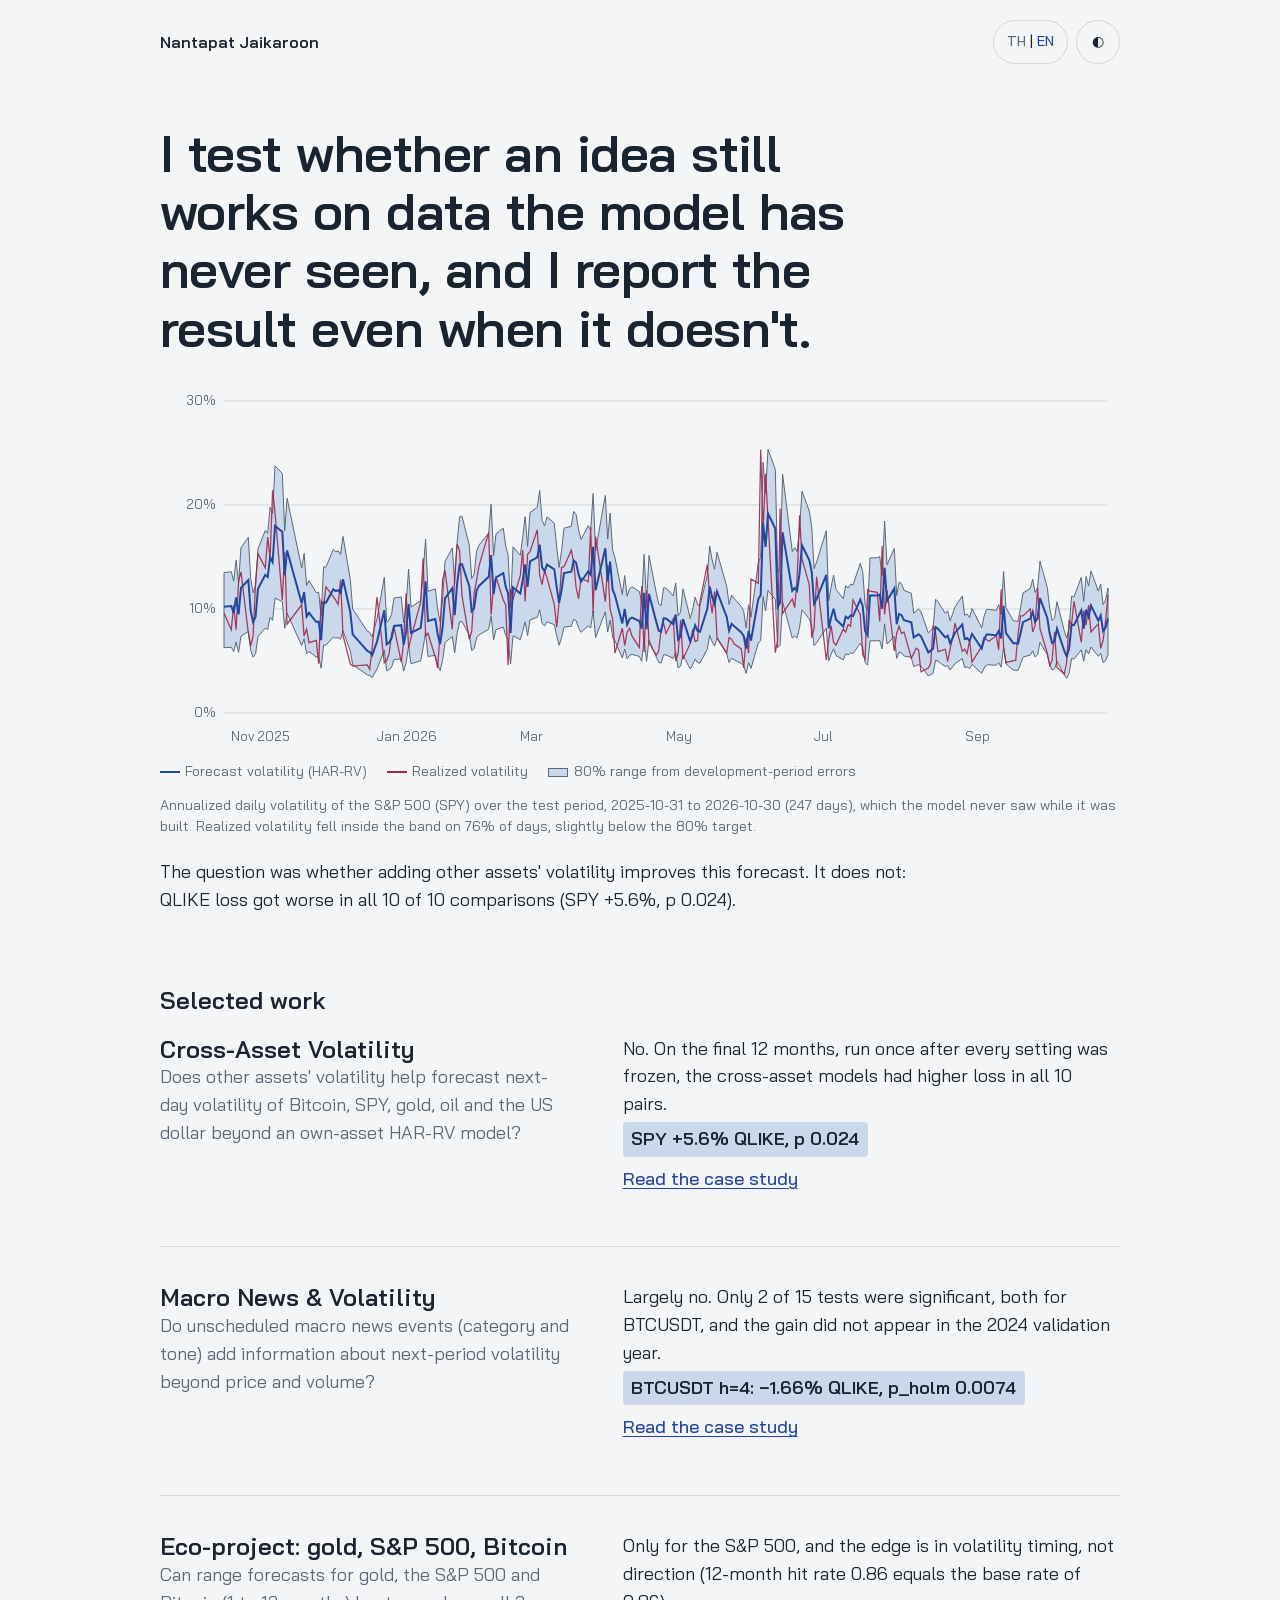
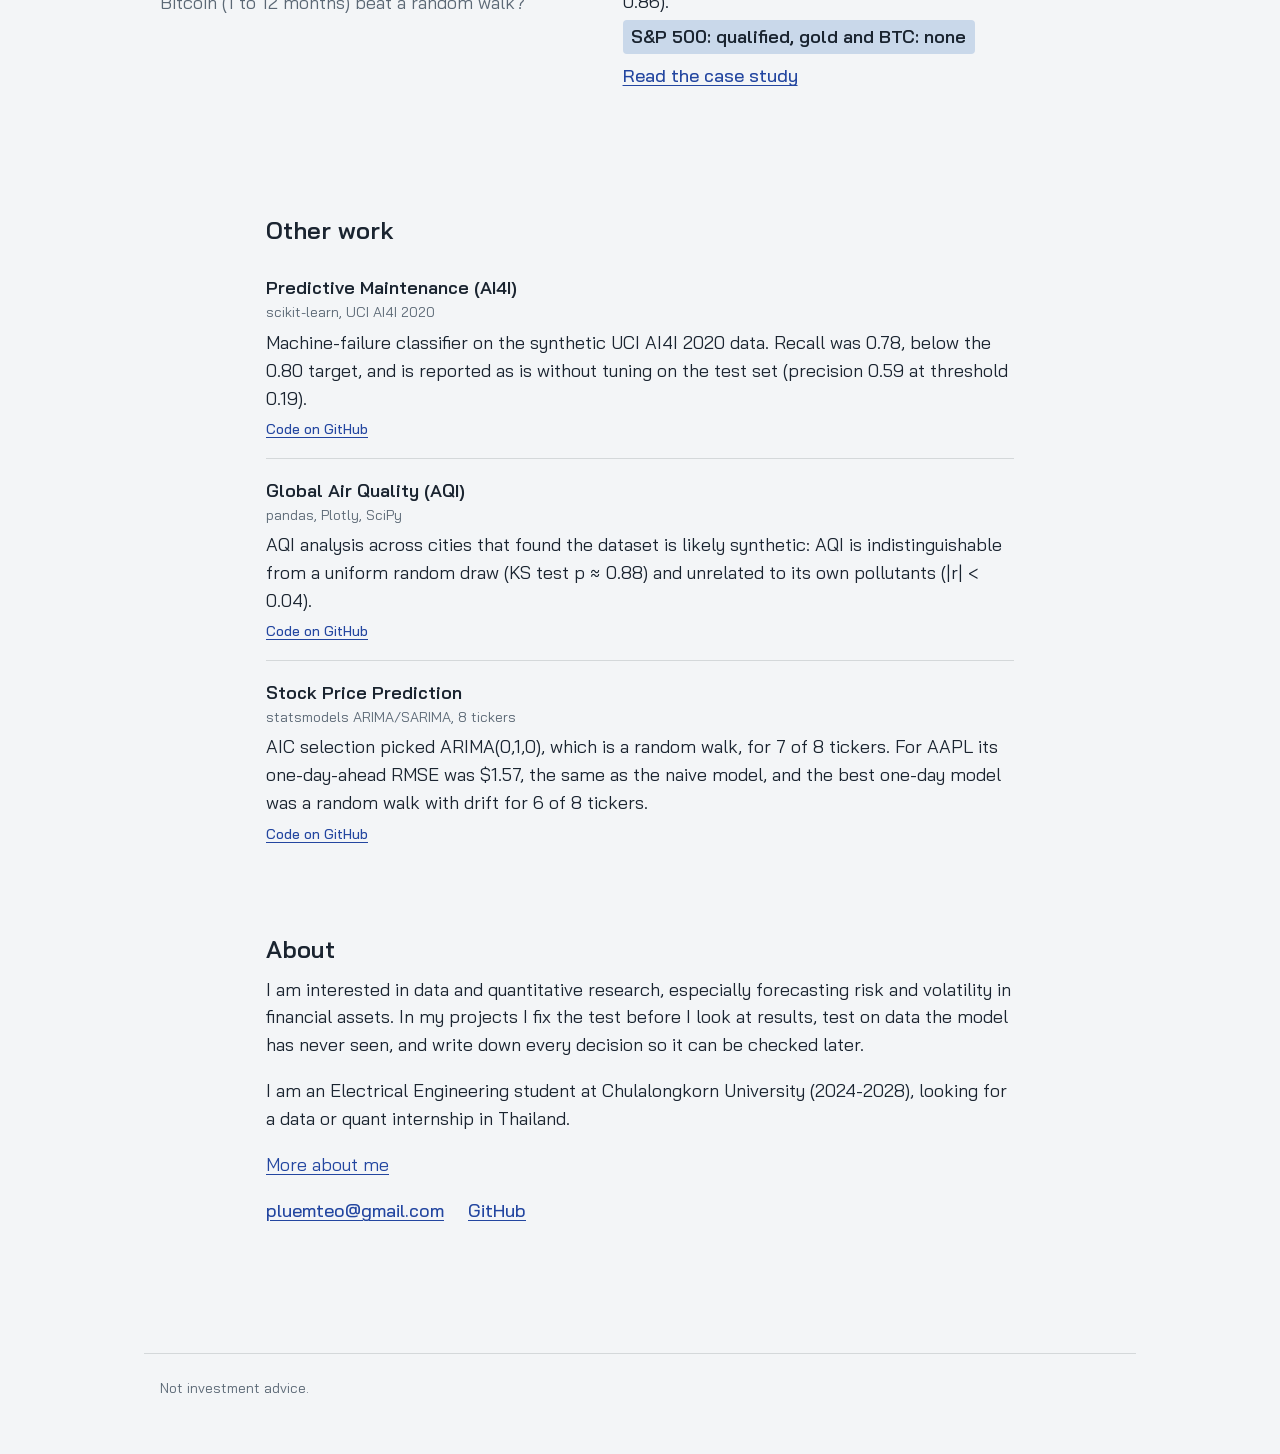
==== commit 3c5bd8e3: "Add about page with photo, reword About section Co-Authored-By: Claude Opus 5.5 <noreply@anthropic.c" ====
--- a/index.html
+++ b/index.html
@@ -140,10 +140,11 @@
 
   <section id="about" class="wrap" aria-labelledby="about-h">
     <h2 id="about-h"><span lang="th">เกี่ยวกับผม</span><span lang="en">About</span></h2>
-    <p lang="th">ผมทำงานวิเคราะห์ข้อมูลและวิจัยเชิงปริมาณ ส่วนใหญ่เป็นการพยากรณ์ความเสี่ยงและ volatility ของสินทรัพย์การเงิน ผมล็อกวิธีทดสอบไว้ก่อนดูผล ทดสอบกับข้อมูลที่โมเดลไม่เคยเห็น และเขียนทุกการตัดสินใจไว้ให้ตรวจย้อนได้</p>
-    <p lang="en">I work on data analysis and quantitative research, mostly forecasting risk and volatility in financial assets. I fix the test before I look at results, test on data the model has never seen, and write down every decision so it can be checked later.</p>
-    <p lang="th">กำลังเรียนวิศวกรรมไฟฟ้า คณะวิศวกรรมศาสตร์ จุฬาลงกรณ์มหาวิทยาลัย (2024-2028) และกำลังหาที่ฝึกงานด้าน data หรือ quant ในประเทศไทย</p>
-    <p lang="en">I study Electrical Engineering at Chulalongkorn University (2024-2028) and am looking for a data or quant internship in Thailand.</p>
+    <p lang="th">ผมสนใจงานด้าน data และการวิจัยเชิงปริมาณ โดยเฉพาะการพยากรณ์ความเสี่ยงและ volatility ของสินทรัพย์การเงิน ในโปรเจกต์ของผม ผมล็อกวิธีทดสอบไว้ก่อนดูผล ทดสอบกับข้อมูลที่โมเดลไม่เคยเห็น และเขียนทุกการตัดสินใจไว้ให้ตรวจย้อนได้</p>
+    <p lang="en">I am interested in data and quantitative research, especially forecasting risk and volatility in financial assets. In my projects I fix the test before I look at results, test on data the model has never seen, and write down every decision so it can be checked later.</p>
+    <p lang="th">ตอนนี้เป็นนักศึกษาวิศวกรรมไฟฟ้า คณะวิศวกรรมศาสตร์ จุฬาลงกรณ์มหาวิทยาลัย (2024-2028) และกำลังหาที่ฝึกงานด้าน data หรือ quant ในประเทศไทย</p>
+    <p lang="en">I am an Electrical Engineering student at Chulalongkorn University (2024-2028), looking for a data or quant internship in Thailand.</p>
+    <p><a class="more" href="about.html"><span lang="th">ดูข้อมูลส่วนตัว</span><span lang="en">More about me</span></a></p>
     <ul class="contact">
       <li><a data-site="email" href="mailto:pluemteo@gmail.com">pluemteo@gmail.com</a></li>
       <li hidden><a data-site="github" data-keep-text>GitHub</a></li>
--- a/css/style.css
+++ b/css/style.css
@@ -360,3 +360,14 @@
 /* Code links ---------------------------------------------------------- */
 .other-list .code { display: block; width: fit-content; margin-top: 0.4rem; font-size: var(--fs-sm); font-weight: 500; }
 .code-link { margin-top: 2rem; font-weight: 500; }
+
+/* Profile page -------------------------------------------------------- */
+.profile-head { display: grid; grid-template-columns: 9rem 1fr; gap: 1.5rem; align-items: center; }
+.profile-photo { width: 9rem; aspect-ratio: 480 / 561; object-fit: cover; border-radius: 6px; border: 1px solid var(--rule); }
+.profile-head h1 { margin-top: 0; }
+.profile-head .lede:last-child { margin-bottom: 0; }
+@media (max-width: 480px) {
+  .profile-head { grid-template-columns: 1fr; gap: 1rem; }
+  .profile-photo { width: 8rem; }
+}
+.case-body .contact { padding-left: 0; }
